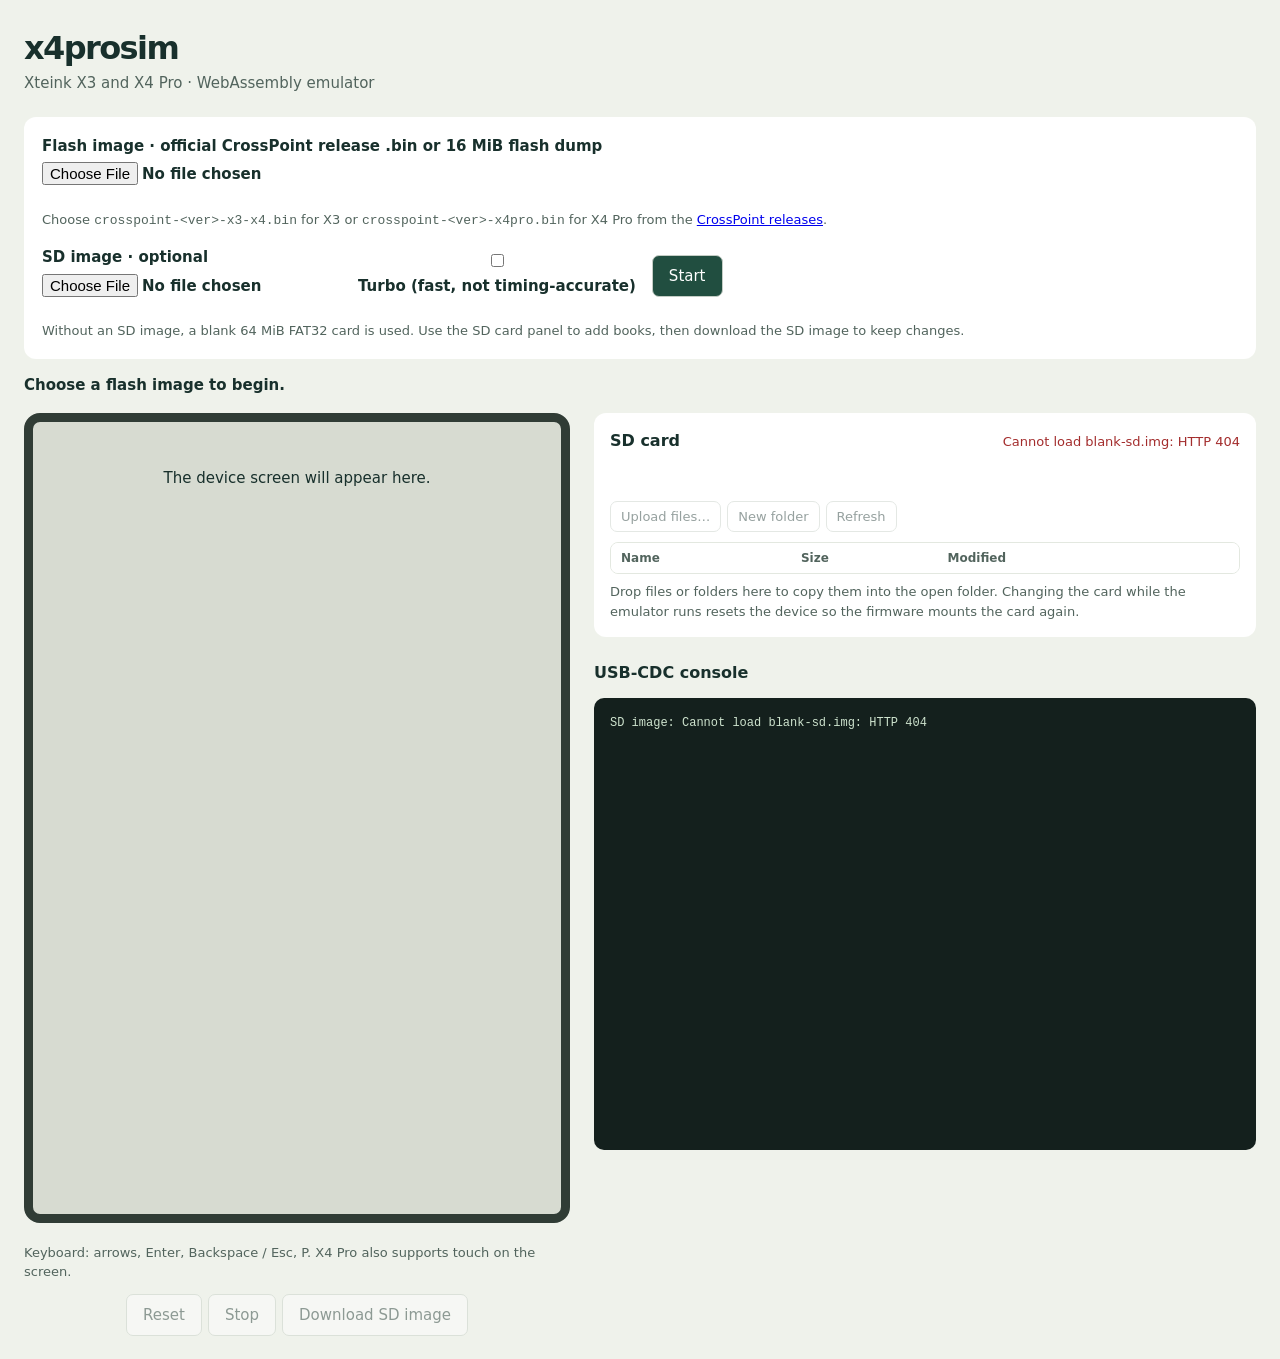
==== x4prosim/wasm/web/index.html @ 6d3284d7 "x4prosim: add an SD card explorer to the browser emulator page The page now owns the SD image from t" ====
<!doctype html>
<html lang="en">
<head>
  <meta charset="utf-8">
  <meta name="viewport" content="width=device-width, initial-scale=1">
  <title>x4prosim · Browser emulator</title>
  <link rel="stylesheet" href="style.css">
  <script src="coi-serviceworker.js"></script>
</head>
<body>
  <header><h1>x4prosim</h1><p>Xteink X3 and X4 Pro · WebAssembly emulator</p></header>
  <section class="loader" aria-label="Images">
    <label>Flash image · official CrossPoint release .bin or 16 MiB flash dump <input id="flash" type="file" accept=".bin"></label>
    <p class="hint">Choose <code>crosspoint-&lt;ver&gt;-x3-x4.bin</code> for X3 or
      <code>crosspoint-&lt;ver&gt;-x4pro.bin</code> for X4 Pro from the
      <a href="https://github.com/crosspoint-reader/crosspoint-reader/releases">CrossPoint releases</a>.</p>
    <label>SD image · optional <input id="sd" type="file" accept=".img"></label>
    <label><input id="turbo" type="checkbox"> Turbo (fast, not timing-accurate)</label>
    <button id="start">Start</button>
    <p class="hint">Without an SD image, a blank 64 MiB FAT32 card is used. Use the SD card panel to add
      books, then download the SD image to keep changes.</p>
  </section>
  <p id="status" role="status">Choose a flash image to begin.</p>
  <main>
    <section class="device" aria-label="Device display and buttons">
      <div id="screen"><p>The device screen will appear here.</p></div>
      <div id="keys" aria-label="Device keys"></div>
      <p class="hint">Keyboard: arrows, Enter, Backspace / Esc, P. X4 Pro also supports touch on the screen.</p>
      <div class="actions">
        <button id="reset" disabled>Reset</button>
        <button id="stop" disabled>Stop</button>
        <button id="download" disabled>Download SD image</button>
      </div>
    </section>
    <div class="side">
      <section class="sd" aria-label="SD card">
        <div class="sd-head"><h2>SD card</h2><span id="sd-info" role="status">Loading SD image…</span></div>
        <nav id="sd-path" aria-label="Folder path"></nav>
        <div class="sd-tools">
          <button id="sd-upload" disabled>Upload files…</button>
          <input id="sd-files" type="file" multiple hidden aria-label="Files to copy to the SD card">
          <button id="sd-mkdir" disabled>New folder</button>
          <button id="sd-refresh" disabled>Refresh</button>
        </div>
        <div class="sd-scroll">
          <table id="sd-table">
            <thead><tr><th>Name</th><th>Size</th><th class="date">Modified</th><th aria-label="Actions"></th></tr></thead>
            <tbody id="sd-rows"></tbody>
          </table>
        </div>
        <p id="sd-error" role="alert"></p>
        <p class="hint">Drop files or folders here to copy them into the open folder. Changing the card while
          the emulator runs resets the device so the firmware mounts the card again.</p>
      </section>
      <section class="console"><h2>USB-CDC console</h2><pre id="console" tabindex="0" aria-label="Firmware console"></pre></section>
    </div>
  </main>
  <script src="fat.js"></script>
  <script src="sd-ops.js"></script>
  <script src="app.js"></script>
</body>
</html>
---- x4prosim/wasm/web/style.css ----
:root { color-scheme: light; font: 15px/1.5 system-ui, sans-serif; color: #18302c; background: #eff2eb; }
body { max-width: 1340px; margin: 0 auto; padding: 24px; }
h1 { margin: 0; font-size: 32px; letter-spacing: -.05em; }
header p { margin: 0 0 22px; color: #52645d; }
.loader { display: flex; flex-wrap: wrap; gap: 16px; align-items: end; padding: 18px; background: #fff; border-radius: 12px; }
label { display: grid; gap: 5px; font-weight: 600; }
input { font: inherit; max-width: 300px; }
button { font: inherit; padding: 9px 16px; border: 1px solid #c4cdc5; border-radius: 7px; background: #fff; color: inherit; cursor: pointer; touch-action: none; }
button:hover { background: #e5ece2; }
button:active, button.held { background: #c4d8c0; }
button:disabled { cursor: default; opacity: .45; }
#start { background: #214e40; color: white; }
.hint { font-size: 13px; color: #52645d; margin: 8px 0 0; }
.loader .hint { flex-basis: 100%; }
#status { min-height: 24px; font-weight: 600; }
main { display: grid; grid-template-columns: minmax(0, 546px) minmax(300px, 1fr); gap: 24px; }
.device { min-width: 0; overflow-x: auto; }
.side { display: grid; gap: 24px; align-content: start; min-width: 0; }
#screen { width: min(528px, calc(100% - 18px)); aspect-ratio: 528 / 792; background: #d7dbd1; border: 9px solid #303c35; border-radius: 16px; overflow: hidden; box-sizing: content-box; }
#screen p { padding: 30px; text-align: center; }
#screen iframe { border: 0; display: block; transform-origin: top left; }
#keys, .actions { display: flex; flex-wrap: wrap; justify-content: center; gap: 6px; margin-top: 12px; }
h2 { font-size: 16px; margin-top: 0; }
#console { height: 420px; overflow: auto; white-space: pre-wrap; overflow-wrap: anywhere; background: #14201d; color: #cee3ce; font: 12px/1.5 ui-monospace, monospace; padding: 16px; border-radius: 10px; margin: 0; }
.sd { background: #fff; border-radius: 12px; padding: 16px; }
.sd.drop { outline: 2px dashed #214e40; outline-offset: -6px; background: #eef5ea; }
.sd-head { display: flex; justify-content: space-between; align-items: baseline; gap: 12px; flex-wrap: wrap; }
.sd-head h2 { margin: 0; }
#sd-info { font-size: 13px; color: #52645d; }
#sd-info.error, #sd-error { color: #a32d2d; }
#sd-error { font-size: 13px; margin: 8px 0 0; min-height: 0; }
#sd-error:empty { display: none; }
#sd-path { display: flex; flex-wrap: wrap; align-items: center; gap: 2px; margin: 10px 0; font-size: 14px; min-height: 28px; }
#sd-path button { padding: 3px 8px; border: 0; background: none; font-weight: 600; border-radius: 6px; }
#sd-path button:hover:enabled { background: #e5ece2; }
#sd-path button[aria-current] { color: inherit; cursor: default; }
#sd-path button:disabled { opacity: 1; color: #52645d; }
#sd-path span { color: #8a968f; }
.sd-tools { display: flex; flex-wrap: wrap; gap: 6px; }
.sd-tools button, #sd-table button:not(.dir) { padding: 5px 10px; font-size: 13px; }
.sd-scroll { max-height: 330px; overflow: auto; margin-top: 10px; border: 1px solid #e3e8e0; border-radius: 8px; }
#sd-table { width: 100%; border-collapse: collapse; font-size: 14px; }
#sd-table th, #sd-table td { text-align: left; padding: 6px 10px; border-top: 1px solid #e3e8e0; white-space: nowrap; vertical-align: middle; }
#sd-table th { border-top: 0; font-size: 12px; color: #52645d; position: sticky; top: 0; background: #fff; }
#sd-table td.name { white-space: normal; overflow-wrap: anywhere; width: 100%; }
#sd-table td.size, #sd-table td.date { color: #52645d; font-variant-numeric: tabular-nums; }
#sd-table .dir { font-weight: 600; background: none; border: 0; padding: 0; color: #214e40; text-decoration: underline; cursor: pointer; touch-action: auto; }
#sd-table .dir::before { content: '📁 '; text-decoration: none; display: inline-block; }
#sd-table .file::before { content: '📄 '; }
#sd-table td.ops button + button { margin-left: 4px; }
#sd-table tr.empty td { color: #8a968f; font-style: italic; white-space: normal; }
@media (max-width: 780px) { body { padding: 12px; } main { grid-template-columns: minmax(0, 1fr); } .device { width: 100%; max-width: 546px; margin: auto; } #console { height: 350px; } .date { display: none; } #sd-table td.ops button { padding: 5px 7px; } }
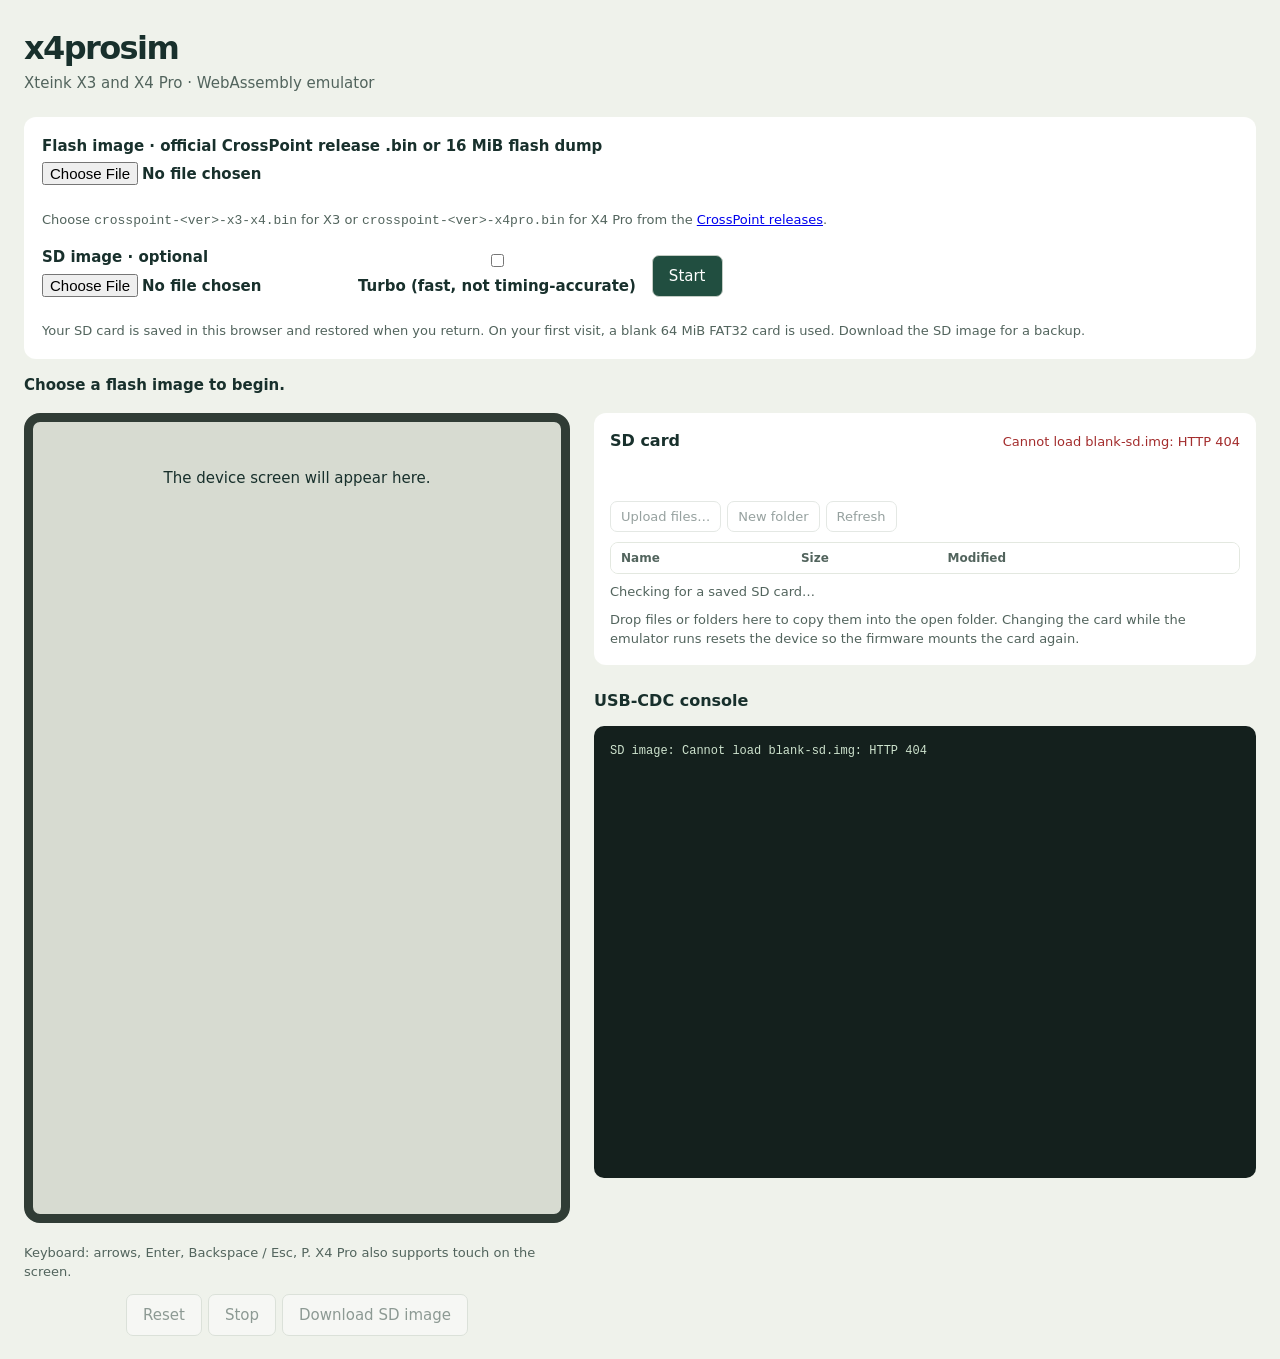
==== commit 26df67b0: "x4prosim: persist browser SD cards across page reloads" ====
--- a/x4prosim/wasm/web/index.html
+++ b/x4prosim/wasm/web/index.html
@@ -17,8 +17,8 @@
     <label>SD image · optional <input id="sd" type="file" accept=".img"></label>
     <label><input id="turbo" type="checkbox"> Turbo (fast, not timing-accurate)</label>
     <button id="start">Start</button>
-    <p class="hint">Without an SD image, a blank 64 MiB FAT32 card is used. Use the SD card panel to add
-      books, then download the SD image to keep changes.</p>
+    <p class="hint">Your SD card is saved in this browser and restored when you return. On your first visit,
+      a blank 64 MiB FAT32 card is used. Download the SD image for a backup.</p>
   </section>
   <p id="status" role="status">Choose a flash image to begin.</p>
   <main>
@@ -49,6 +49,7 @@
           </table>
         </div>
         <p id="sd-error" role="alert"></p>
+        <p id="sd-save" class="hint" role="status">Checking for a saved SD card…</p>
         <p class="hint">Drop files or folders here to copy them into the open folder. Changing the card while
           the emulator runs resets the device so the firmware mounts the card again.</p>
       </section>
@@ -57,6 +58,7 @@
   </main>
   <script src="fat.js"></script>
   <script src="sd-ops.js"></script>
+  <script src="sd-store.js"></script>
   <script src="app.js"></script>
 </body>
 </html>
--- a/x4prosim/wasm/web/style.css
+++ b/x4prosim/wasm/web/style.css
@@ -27,7 +27,7 @@
 .sd-head { display: flex; justify-content: space-between; align-items: baseline; gap: 12px; flex-wrap: wrap; }
 .sd-head h2 { margin: 0; }
 #sd-info { font-size: 13px; color: #52645d; }
-#sd-info.error, #sd-error { color: #a32d2d; }
+#sd-info.error, #sd-error, #sd-save.error { color: #a32d2d; }
 #sd-error { font-size: 13px; margin: 8px 0 0; min-height: 0; }
 #sd-error:empty { display: none; }
 #sd-path { display: flex; flex-wrap: wrap; align-items: center; gap: 2px; margin: 10px 0; font-size: 14px; min-height: 28px; }
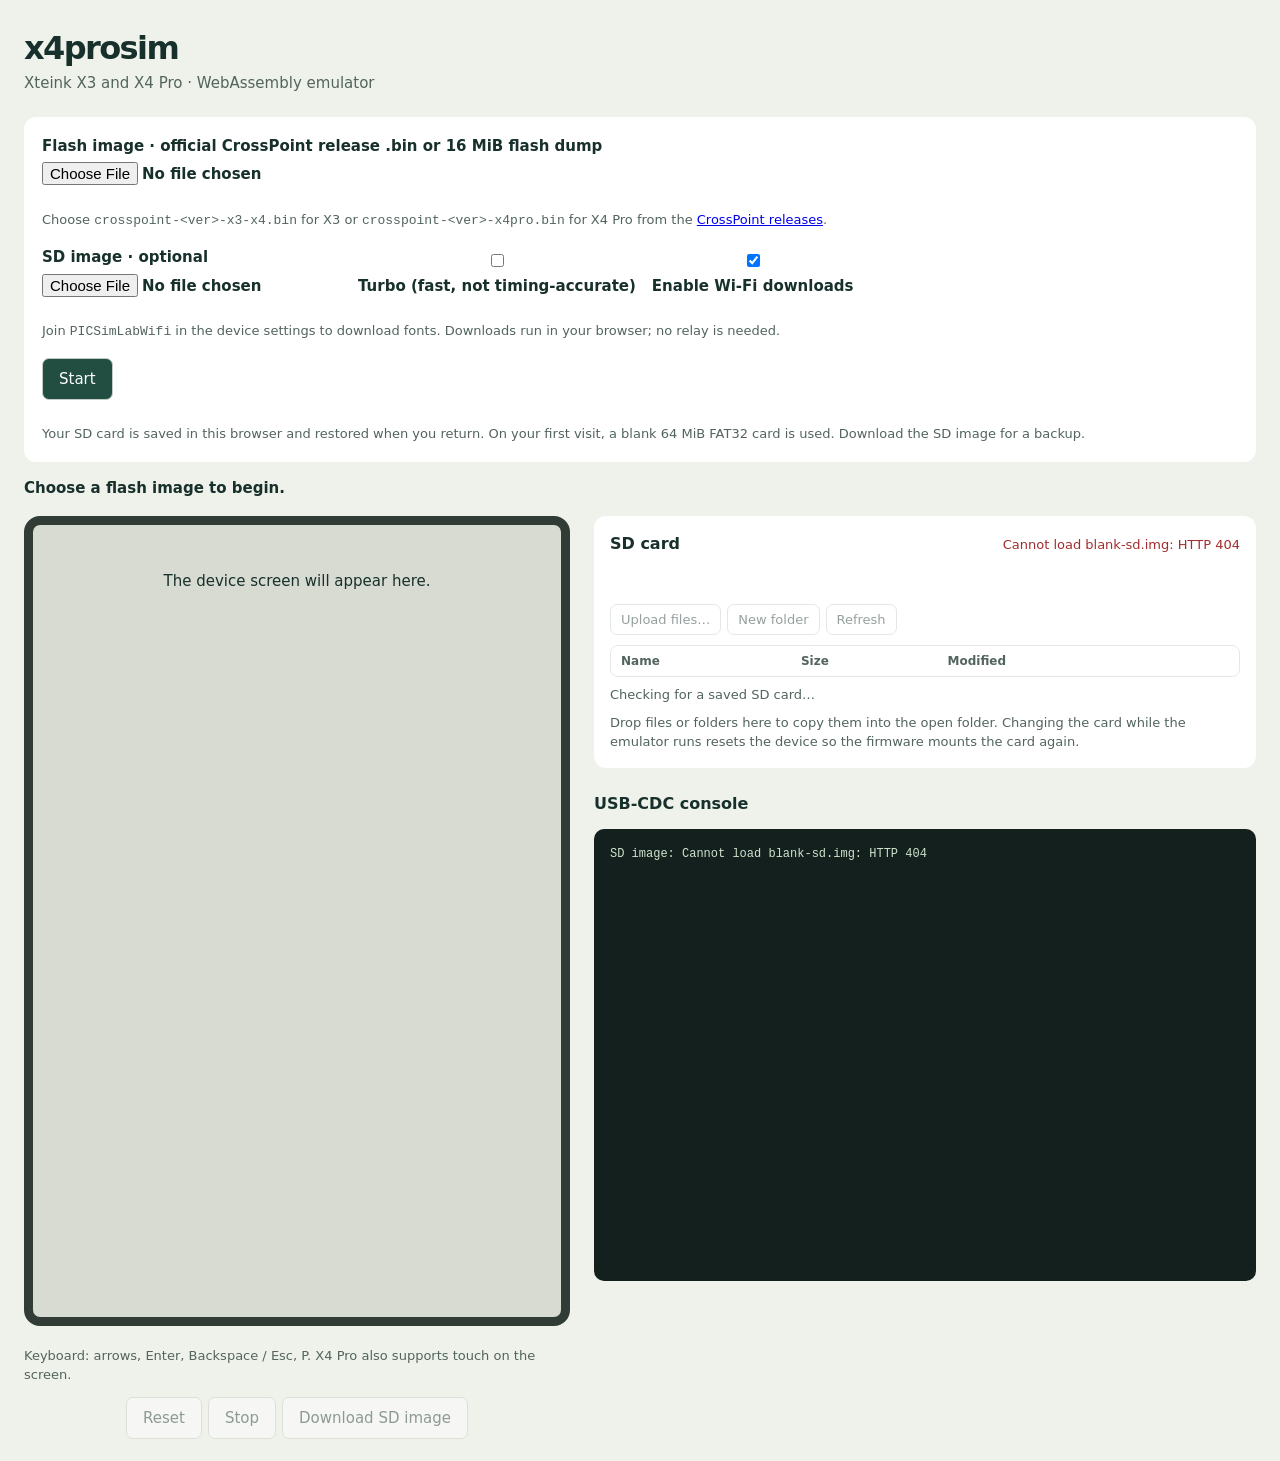
==== commit f5510249: "x4prosim: add relay-free Wi-Fi downloads to wasm emulator Connect the emulated Wi-Fi device to an in" ====
--- a/x4prosim/wasm/web/index.html
+++ b/x4prosim/wasm/web/index.html
@@ -16,6 +16,9 @@
       <a href="https://github.com/crosspoint-reader/crosspoint-reader/releases">CrossPoint releases</a>.</p>
     <label>SD image · optional <input id="sd" type="file" accept=".img"></label>
     <label><input id="turbo" type="checkbox"> Turbo (fast, not timing-accurate)</label>
+    <label class="check"><input id="wifi" type="checkbox" checked> Enable Wi-Fi downloads</label>
+    <p class="hint">Join <code>PICSimLabWifi</code> in the device settings to download fonts.
+      Downloads run in your browser; no relay is needed.</p>
     <button id="start">Start</button>
     <p class="hint">Your SD card is saved in this browser and restored when you return. On your first visit,
       a blank 64 MiB FAT32 card is used. Download the SD image for a backup.</p>
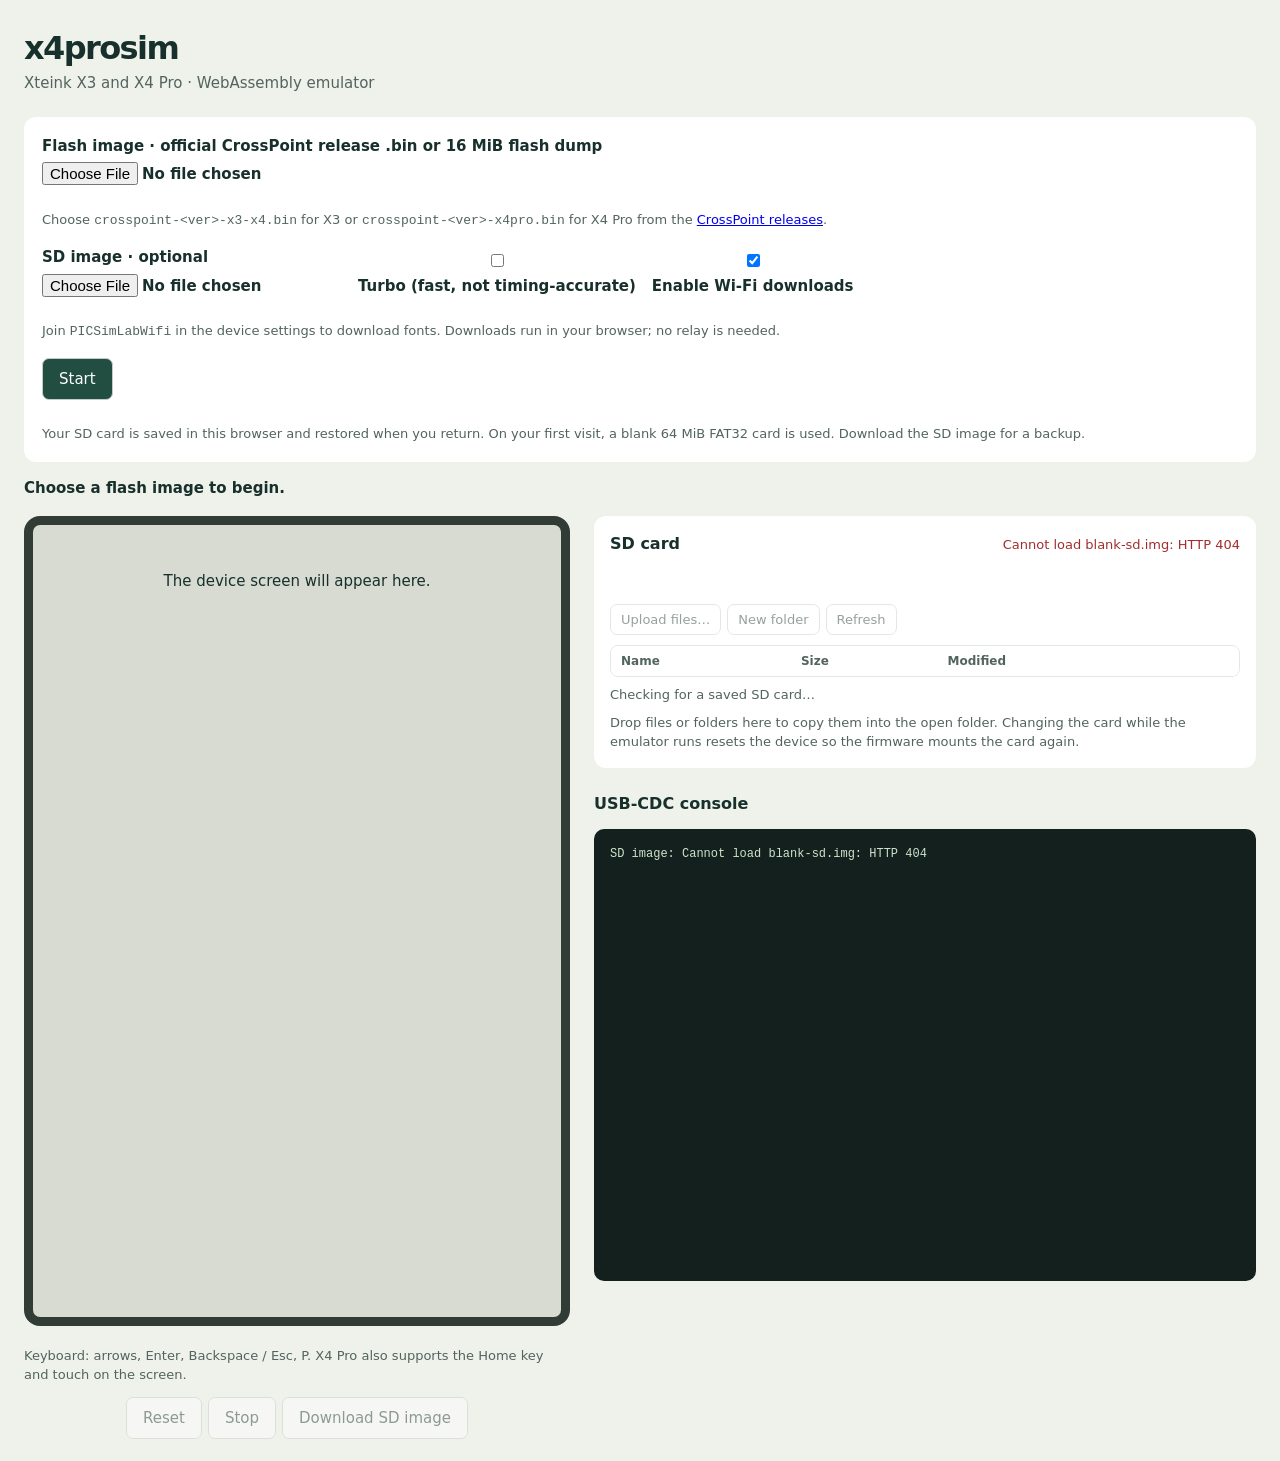
==== commit 5ea1b8ef: "x4prosim: add Home control to X4 Pro web emulator" ====
--- a/x4prosim/wasm/web/index.html
+++ b/x4prosim/wasm/web/index.html
@@ -28,7 +28,7 @@
     <section class="device" aria-label="Device display and buttons">
       <div id="screen"><p>The device screen will appear here.</p></div>
       <div id="keys" aria-label="Device keys"></div>
-      <p class="hint">Keyboard: arrows, Enter, Backspace / Esc, P. X4 Pro also supports touch on the screen.</p>
+      <p class="hint">Keyboard: arrows, Enter, Backspace / Esc, P. X4 Pro also supports the Home key and touch on the screen.</p>
       <div class="actions">
         <button id="reset" disabled>Reset</button>
         <button id="stop" disabled>Stop</button>
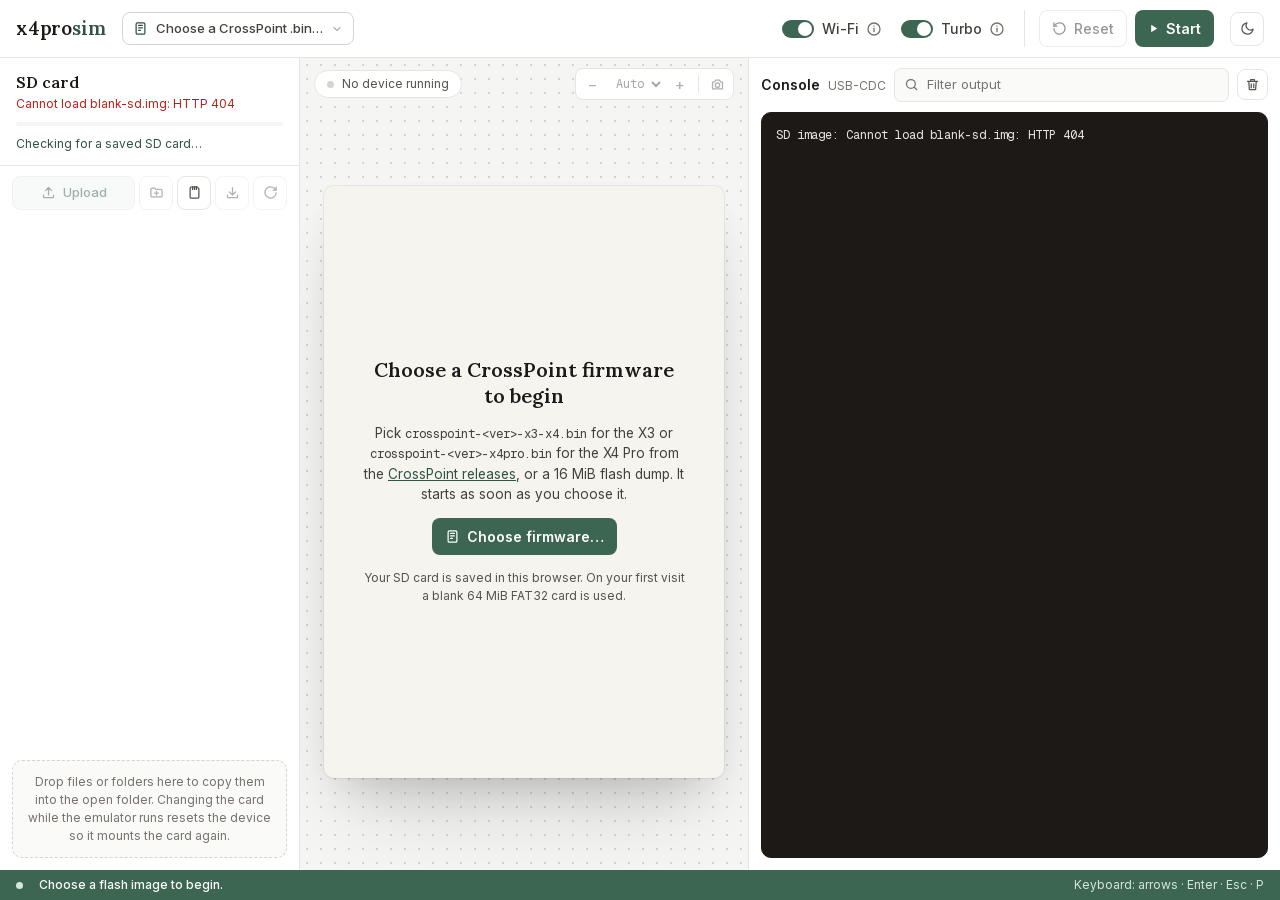
==== commit 1ab02210: "x4prosim: redesign the web emulator page as a workbench Rebuild the browser page around a three-colu" ====
--- a/x4prosim/wasm/web/index.html
+++ b/x4prosim/wasm/web/index.html
@@ -4,61 +4,174 @@
   <meta charset="utf-8">
   <meta name="viewport" content="width=device-width, initial-scale=1">
   <title>x4prosim · Browser emulator</title>
+  <script>
+    // Apply a saved theme before the first paint.
+    try { const theme = localStorage.getItem('x4prosim-theme'); if (theme) document.documentElement.dataset.theme = theme; } catch {}
+  </script>
   <link rel="stylesheet" href="style.css">
   <script src="coi-serviceworker.js"></script>
 </head>
 <body>
-  <header><h1>x4prosim</h1><p>Xteink X3 and X4 Pro · WebAssembly emulator</p></header>
-  <section class="loader" aria-label="Images">
-    <label>Flash image · official CrossPoint release .bin or 16 MiB flash dump <input id="flash" type="file" accept=".bin"></label>
-    <p class="hint">Choose <code>crosspoint-&lt;ver&gt;-x3-x4.bin</code> for X3 or
-      <code>crosspoint-&lt;ver&gt;-x4pro.bin</code> for X4 Pro from the
-      <a href="https://github.com/crosspoint-reader/crosspoint-reader/releases">CrossPoint releases</a>.</p>
-    <label>SD image · optional <input id="sd" type="file" accept=".img"></label>
-    <label><input id="turbo" type="checkbox"> Turbo (fast, not timing-accurate)</label>
-    <label class="check"><input id="wifi" type="checkbox" checked> Enable Wi-Fi downloads</label>
-    <p class="hint">Join <code>PICSimLabWifi</code> in the device settings to download fonts.
-      Downloads run in your browser; no relay is needed.</p>
-    <button id="start">Start</button>
-    <p class="hint">Your SD card is saved in this browser and restored when you return. On your first visit,
-      a blank 64 MiB FAT32 card is used. Download the SD image for a backup.</p>
-  </section>
-  <p id="status" role="status">Choose a flash image to begin.</p>
-  <main>
-    <section class="device" aria-label="Device display and buttons">
-      <div id="screen"><p>The device screen will appear here.</p></div>
+  <svg class="sprite" aria-hidden="true">
+    <symbol id="i-chip" viewBox="0 0 24 24"><rect x="5" y="3" width="14" height="18" rx="2"/><path d="M9 7h6M9 11h6M9 15h3"/></symbol>
+    <symbol id="i-chevron" viewBox="0 0 24 24"><path d="M6 9l6 6 6-6"/></symbol>
+    <symbol id="i-moon" viewBox="0 0 24 24"><path d="M21 12.8A9 9 0 1 1 11.2 3a7 7 0 0 0 9.8 9.8z"/></symbol>
+    <symbol id="i-sun" viewBox="0 0 24 24"><circle cx="12" cy="12" r="4"/><path d="M12 2v2M12 20v2M4.9 4.9l1.4 1.4M17.7 17.7l1.4 1.4M2 12h2M20 12h2M4.9 19.1l1.4-1.4M17.7 6.3l1.4-1.4"/></symbol>
+    <symbol id="i-reset" viewBox="0 0 24 24"><path d="M3 12a9 9 0 1 0 3-6.7L3 8"/><path d="M3 3v5h5"/></symbol>
+    <symbol id="i-play" viewBox="0 0 24 24"><path d="M7 4l13 8-13 8z" fill="currentColor"/></symbol>
+    <symbol id="i-stop" viewBox="0 0 24 24"><rect x="5" y="5" width="14" height="14" rx="2" fill="currentColor"/></symbol>
+    <symbol id="i-check" viewBox="0 0 24 24"><path d="M5 12l5 5 9-10"/></symbol>
+    <symbol id="i-upload" viewBox="0 0 24 24"><path d="M12 16V4M7 9l5-5 5 5"/><path d="M4 16v3a1 1 0 0 0 1 1h14a1 1 0 0 0 1-1v-3"/></symbol>
+    <symbol id="i-download" viewBox="0 0 24 24"><path d="M12 4v12M7 11l5 5 5-5"/><path d="M4 16v3a1 1 0 0 0 1 1h14a1 1 0 0 0 1-1v-3"/></symbol>
+    <symbol id="i-folder" viewBox="0 0 24 24"><path d="M3 7a2 2 0 0 1 2-2h4l2 2h8a2 2 0 0 1 2 2v8a2 2 0 0 1-2 2H5a2 2 0 0 1-2-2z"/></symbol>
+    <symbol id="i-folder-plus" viewBox="0 0 24 24"><path d="M3 7a2 2 0 0 1 2-2h4l2 2h8a2 2 0 0 1 2 2v8a2 2 0 0 1-2 2H5a2 2 0 0 1-2-2z"/><path d="M12 10v6M9 13h6"/></symbol>
+    <symbol id="i-file" viewBox="0 0 24 24"><path d="M14 3H7a2 2 0 0 0-2 2v14a2 2 0 0 0 2 2h10a2 2 0 0 0 2-2V8z"/><path d="M14 3v5h5"/></symbol>
+    <symbol id="i-card" viewBox="0 0 24 24"><path d="M8 3h8l3 3v13a2 2 0 0 1-2 2H7a2 2 0 0 1-2-2V6a3 3 0 0 1 3-3z"/><path d="M9 3v4M12 3v4M15 3v4"/></symbol>
+    <symbol id="i-refresh" viewBox="0 0 24 24"><path d="M21 12a9 9 0 1 1-3-6.7L21 8"/><path d="M21 3v5h-5"/></symbol>
+    <symbol id="i-pencil" viewBox="0 0 24 24"><path d="M4 20h4L19 9l-4-4L4 16z"/><path d="M13.5 6.5l4 4"/></symbol>
+    <symbol id="i-trash" viewBox="0 0 24 24"><path d="M4 7h16M10 11v6M14 11v6M6 7l1 13h10l1-13M9 7V4h6v3"/></symbol>
+    <symbol id="i-camera" viewBox="0 0 24 24"><path d="M4 8h3l2-3h6l2 3h3v11H4z"/><circle cx="12" cy="13" r="3.5"/></symbol>
+    <symbol id="i-info" viewBox="0 0 24 24"><circle cx="12" cy="12" r="9"/><path d="M12 11v5"/><path d="M12 7.5v.01"/></symbol>
+    <symbol id="i-search" viewBox="0 0 24 24"><circle cx="11" cy="11" r="7"/><path d="M20 20l-3.5-3.5"/></symbol>
+  </svg>
+
+  <div class="app" data-tab="sd">
+    <header class="topbar">
+      <div class="brandbar">
+        <h1 class="brand">x4pro<span>sim</span></h1>
+        <button id="theme" class="icon-button" type="button" aria-label="Switch to dark mode">
+          <svg class="icon"><use href="#i-moon"/></svg>
+        </button>
+      </div>
+      <div class="controls" aria-label="Emulator">
+        <label class="file-chip" title="Official CrossPoint release .bin or a 16 MiB flash dump">
+          <input id="flash" class="visually-hidden" type="file" accept=".bin">
+          <svg class="icon brand-icon"><use href="#i-chip"/></svg>
+          <span class="file-chip-text"><span class="file-chip-label">Firmware</span><span id="flash-name" class="empty">Choose a CrossPoint .bin…</span></span>
+          <svg class="icon chevron"><use href="#i-chevron"/></svg>
+        </label>
+        <span class="spacer"></span>
+        <div class="switches">
+          <div class="option">
+            <label class="switch"><input id="wifi" type="checkbox" role="switch" checked> Wi-Fi</label>
+            <button class="info" type="button" aria-label="About Wi-Fi" aria-describedby="wifi-help" aria-expanded="false">
+              <svg class="icon"><use href="#i-info"/></svg>
+            </button>
+            <div id="wifi-help" class="tip" role="tooltip">
+              <strong>Wi-Fi downloads</strong>
+              <p>Gives the emulated reader an open Wi-Fi network, <b>PICSimLabWifi</b>, so the firmware's
+                font downloader works. On the device open Settings › Reader › Manage Fonts and join it.</p>
+              <p>The fonts come from a catalog bundled with this page and are served by your browser:
+                nothing goes through a relay server. Installed fonts are saved on the SD card.</p>
+              <p class="fine">Applies when the emulator starts. <code>?wifi=off</code> opens the page with it off.</p>
+            </div>
+          </div>
+          <div class="option">
+            <label class="switch"><input id="turbo" type="checkbox" role="switch"> Turbo</label>
+            <button class="info" type="button" aria-label="About Turbo" aria-describedby="turbo-help" aria-expanded="false">
+              <svg class="icon"><use href="#i-info"/></svg>
+            </button>
+            <div id="turbo-help" class="tip" role="tooltip">
+              <strong>Turbo (fast, not timing-accurate)</strong>
+              <p>Runs the device as fast as your computer allows: idle waits are skipped and SD card,
+                screen refresh and SPI transfer delays are cut to a minimum. Booting and page turns take
+                a fraction of the time.</p>
+              <p>Timing no longer matches real hardware, so log timestamps and refresh times are not
+                realistic. Turn it off to see how fast the firmware runs on an actual device.</p>
+              <p class="fine">Applies when the emulator starts. <code>?turbo=0</code> opens the page with it off.</p>
+            </div>
+          </div>
+        </div>
+        <span class="divider" aria-hidden="true"></span>
+        <div class="run">
+          <button id="reset" type="button" disabled><svg class="icon"><use href="#i-reset"/></svg>Reset</button>
+          <button id="start" class="primary" type="button"><svg class="icon small"><use href="#i-play"/></svg>Start</button>
+          <button id="stop" class="invert" type="button" disabled><svg class="icon small"><use href="#i-stop"/></svg>Stop</button>
+        </div>
+      </div>
+    </header>
+
+    <aside class="sd" aria-label="SD card">
+      <div class="sd-head">
+        <div class="sd-title"><h2>SD card</h2><span id="sd-info" role="status">Loading SD image…</span></div>
+        <div class="meter" aria-hidden="true"><span id="sd-meter"></span></div>
+        <p id="sd-save" role="status">Checking for a saved SD card…</p>
+      </div>
+      <div class="sd-tools">
+        <button id="sd-upload" class="tint" type="button" disabled><svg class="icon"><use href="#i-upload"/></svg>Upload</button>
+        <input id="sd-files" type="file" multiple hidden aria-label="Files to copy to the SD card">
+        <button id="sd-mkdir" class="icon-button" type="button" disabled aria-label="New folder" title="New folder"><svg class="icon"><use href="#i-folder-plus"/></svg></button>
+        <label class="icon-button" title="Replace with an SD image file (.img)">
+          <input id="sd" class="visually-hidden" type="file" accept=".img" aria-label="Replace with an SD image file">
+          <svg class="icon"><use href="#i-card"/></svg>
+        </label>
+        <button id="download" class="icon-button" type="button" disabled aria-label="Download SD image" title="Download SD image"><svg class="icon"><use href="#i-download"/></svg></button>
+        <button id="sd-refresh" class="icon-button" type="button" disabled aria-label="Refresh" title="Refresh"><svg class="icon"><use href="#i-refresh"/></svg></button>
+      </div>
+      <nav id="sd-path" aria-label="Folder path"></nav>
+      <div class="sd-scroll">
+        <table id="sd-table" aria-label="Files in the open folder">
+          <colgroup><col><col class="col-size"><col class="col-ops"></colgroup>
+          <tbody id="sd-rows"></tbody>
+        </table>
+      </div>
+      <p id="sd-error" role="alert"></p>
+      <p class="drop-hint">Drop files or folders here to copy them into the open folder. Changing the card while the emulator runs resets the device so it mounts the card again.</p>
+    </aside>
+
+    <main class="stage" aria-label="Device">
+      <div class="stage-bar">
+        <span id="machine" class="pill">No device running</span>
+        <div class="zoom" role="group" aria-label="Screen size">
+          <button id="zoom-out" type="button" aria-label="Smaller screen" disabled>−</button>
+          <select id="zoom-level" aria-label="Screen size" disabled>
+            <option value="auto">Auto</option>
+          </select>
+          <button id="zoom-in" type="button" aria-label="Larger screen" disabled>+</button>
+          <span class="divider" aria-hidden="true"></span>
+          <button id="screenshot" type="button" aria-label="Save screenshot" title="Save screenshot" disabled><svg class="icon"><use href="#i-camera"/></svg></button>
+        </div>
+      </div>
+      <div class="device">
+        <div class="bezel">
+          <div id="screen">
+            <div class="intro">
+              <h2>Choose a CrossPoint firmware to begin</h2>
+              <p>Pick <code>crosspoint-&lt;ver&gt;-x3-x4.bin</code> for the X3 or <code>crosspoint-&lt;ver&gt;-x4pro.bin</code>
+                for the X4 Pro from the <a href="https://github.com/crosspoint-reader/crosspoint-reader/releases">CrossPoint releases</a>,
+                or a 16 MiB flash dump. It starts as soon as you choose it.</p>
+              <label class="button" for="flash"><svg class="icon"><use href="#i-chip"/></svg>Choose firmware…</label>
+              <p class="fine">Your SD card is saved in this browser. On your first visit a blank 64 MiB FAT32 card is used.</p>
+            </div>
+          </div>
+        </div>
+      </div>
       <div id="keys" aria-label="Device keys"></div>
-      <p class="hint">Keyboard: arrows, Enter, Backspace / Esc, P. X4 Pro also supports the Home key and touch on the screen.</p>
-      <div class="actions">
-        <button id="reset" disabled>Reset</button>
-        <button id="stop" disabled>Stop</button>
-        <button id="download" disabled>Download SD image</button>
+    </main>
+
+    <section class="output" aria-label="Firmware console">
+      <div class="output-head">
+        <h2>Console <span>USB-CDC</span></h2>
+        <label class="filter">
+          <svg class="icon"><use href="#i-search"/></svg>
+          <input id="console-filter" type="search" placeholder="Filter output" aria-label="Filter console output">
+        </label>
+        <button id="console-clear" class="icon-button" type="button" aria-label="Clear console" title="Clear console"><svg class="icon"><use href="#i-trash"/></svg></button>
       </div>
+      <pre id="console" tabindex="0" aria-label="Firmware console"></pre>
     </section>
-    <div class="side">
-      <section class="sd" aria-label="SD card">
-        <div class="sd-head"><h2>SD card</h2><span id="sd-info" role="status">Loading SD image…</span></div>
-        <nav id="sd-path" aria-label="Folder path"></nav>
-        <div class="sd-tools">
-          <button id="sd-upload" disabled>Upload files…</button>
-          <input id="sd-files" type="file" multiple hidden aria-label="Files to copy to the SD card">
-          <button id="sd-mkdir" disabled>New folder</button>
-          <button id="sd-refresh" disabled>Refresh</button>
-        </div>
-        <div class="sd-scroll">
-          <table id="sd-table">
-            <thead><tr><th>Name</th><th>Size</th><th class="date">Modified</th><th aria-label="Actions"></th></tr></thead>
-            <tbody id="sd-rows"></tbody>
-          </table>
-        </div>
-        <p id="sd-error" role="alert"></p>
-        <p id="sd-save" class="hint" role="status">Checking for a saved SD card…</p>
-        <p class="hint">Drop files or folders here to copy them into the open folder. Changing the card while
-          the emulator runs resets the device so the firmware mounts the card again.</p>
-      </section>
-      <section class="console"><h2>USB-CDC console</h2><pre id="console" tabindex="0" aria-label="Firmware console"></pre></section>
+
+    <div class="tabs" role="tablist" aria-label="Panels">
+      <button id="tab-sd" role="tab" type="button" aria-selected="true" data-tab="sd">SD card</button>
+      <button id="tab-console" role="tab" type="button" aria-selected="false" data-tab="console">Console</button>
     </div>
-  </main>
+
+    <footer class="statusbar">
+      <span class="dot" aria-hidden="true"></span>
+      <p id="status" role="status">Choose a flash image to begin.</p>
+      <span id="key-hint" class="key-hint">Keyboard: arrows · Enter · Esc · P</span>
+    </footer>
+  </div>
   <script src="fat.js"></script>
   <script src="sd-ops.js"></script>
   <script src="sd-store.js"></script>
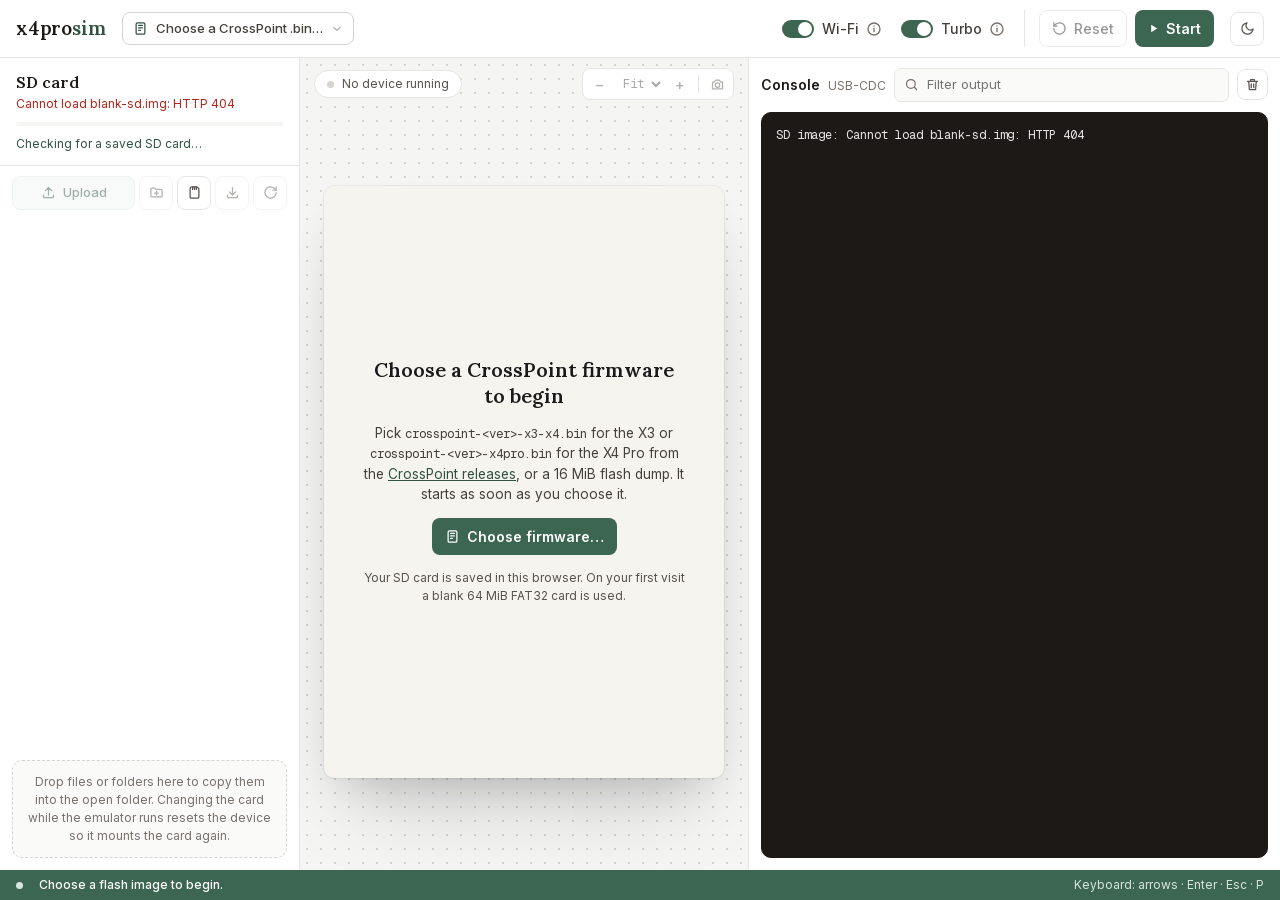
==== commit 73a23d08: "x4prosim: show Fit as the idle screen-size placeholder The zoom select's placeholder still read Auto" ====
--- a/x4prosim/wasm/web/index.html
+++ b/x4prosim/wasm/web/index.html
@@ -125,7 +125,7 @@
         <div class="zoom" role="group" aria-label="Screen size">
           <button id="zoom-out" type="button" aria-label="Smaller screen" disabled>−</button>
           <select id="zoom-level" aria-label="Screen size" disabled>
-            <option value="auto">Auto</option>
+            <option value="fit">Fit</option>
           </select>
           <button id="zoom-in" type="button" aria-label="Larger screen" disabled>+</button>
           <span class="divider" aria-hidden="true"></span>
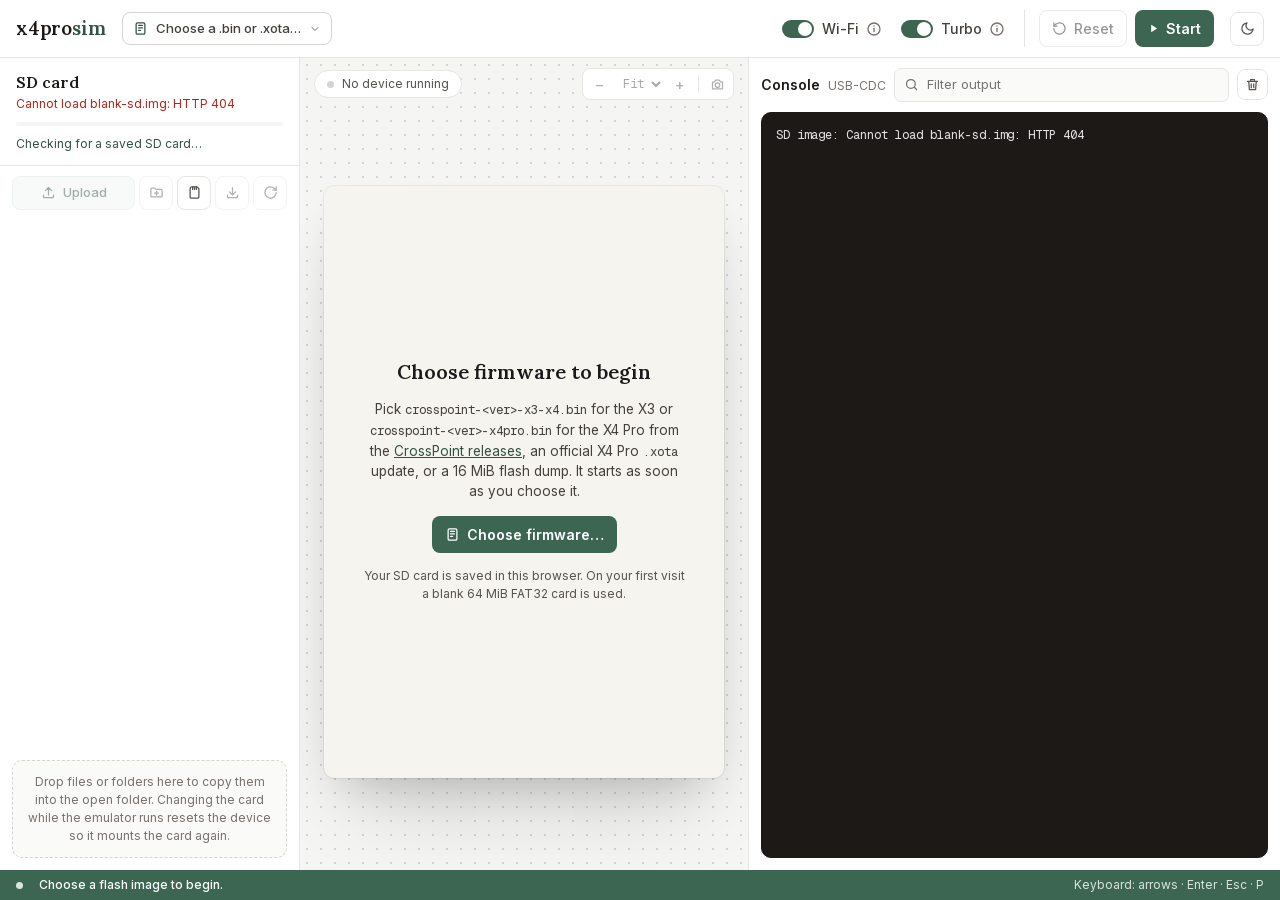
==== commit 84ea83c2: "Support X4 Pro XOTA firmware uploads in the browser" ====
--- a/x4prosim/wasm/web/index.html
+++ b/x4prosim/wasm/web/index.html
@@ -44,10 +44,10 @@
         </button>
       </div>
       <div class="controls" aria-label="Emulator">
-        <label class="file-chip" title="Official CrossPoint release .bin or a 16 MiB flash dump">
-          <input id="flash" class="visually-hidden" type="file" accept=".bin">
+        <label class="file-chip" title="Firmware .bin, X4 Pro .xota update, or a 16 MiB flash dump">
+          <input id="flash" class="visually-hidden" type="file" accept=".bin,.xota">
           <svg class="icon brand-icon"><use href="#i-chip"/></svg>
-          <span class="file-chip-text"><span class="file-chip-label">Firmware</span><span id="flash-name" class="empty">Choose a CrossPoint .bin…</span></span>
+          <span class="file-chip-text"><span class="file-chip-label">Firmware</span><span id="flash-name" class="empty">Choose a .bin or .xota…</span></span>
           <svg class="icon chevron"><use href="#i-chevron"/></svg>
         </label>
         <span class="spacer"></span>
@@ -136,10 +136,11 @@
         <div class="bezel">
           <div id="screen">
             <div class="intro">
-              <h2>Choose a CrossPoint firmware to begin</h2>
+              <h2>Choose firmware to begin</h2>
               <p>Pick <code>crosspoint-&lt;ver&gt;-x3-x4.bin</code> for the X3 or <code>crosspoint-&lt;ver&gt;-x4pro.bin</code>
                 for the X4 Pro from the <a href="https://github.com/crosspoint-reader/crosspoint-reader/releases">CrossPoint releases</a>,
-                or a 16 MiB flash dump. It starts as soon as you choose it.</p>
+                an official X4 Pro <code>.xota</code> update, or a 16 MiB flash dump.
+                It starts as soon as you choose it.</p>
               <label class="button" for="flash"><svg class="icon"><use href="#i-chip"/></svg>Choose firmware…</label>
               <p class="fine">Your SD card is saved in this browser. On your first visit a blank 64 MiB FAT32 card is used.</p>
             </div>
@@ -175,6 +176,7 @@
   <script src="fat.js"></script>
   <script src="sd-ops.js"></script>
   <script src="sd-store.js"></script>
+  <script src="xota.js"></script>
   <script src="app.js"></script>
 </body>
 </html>
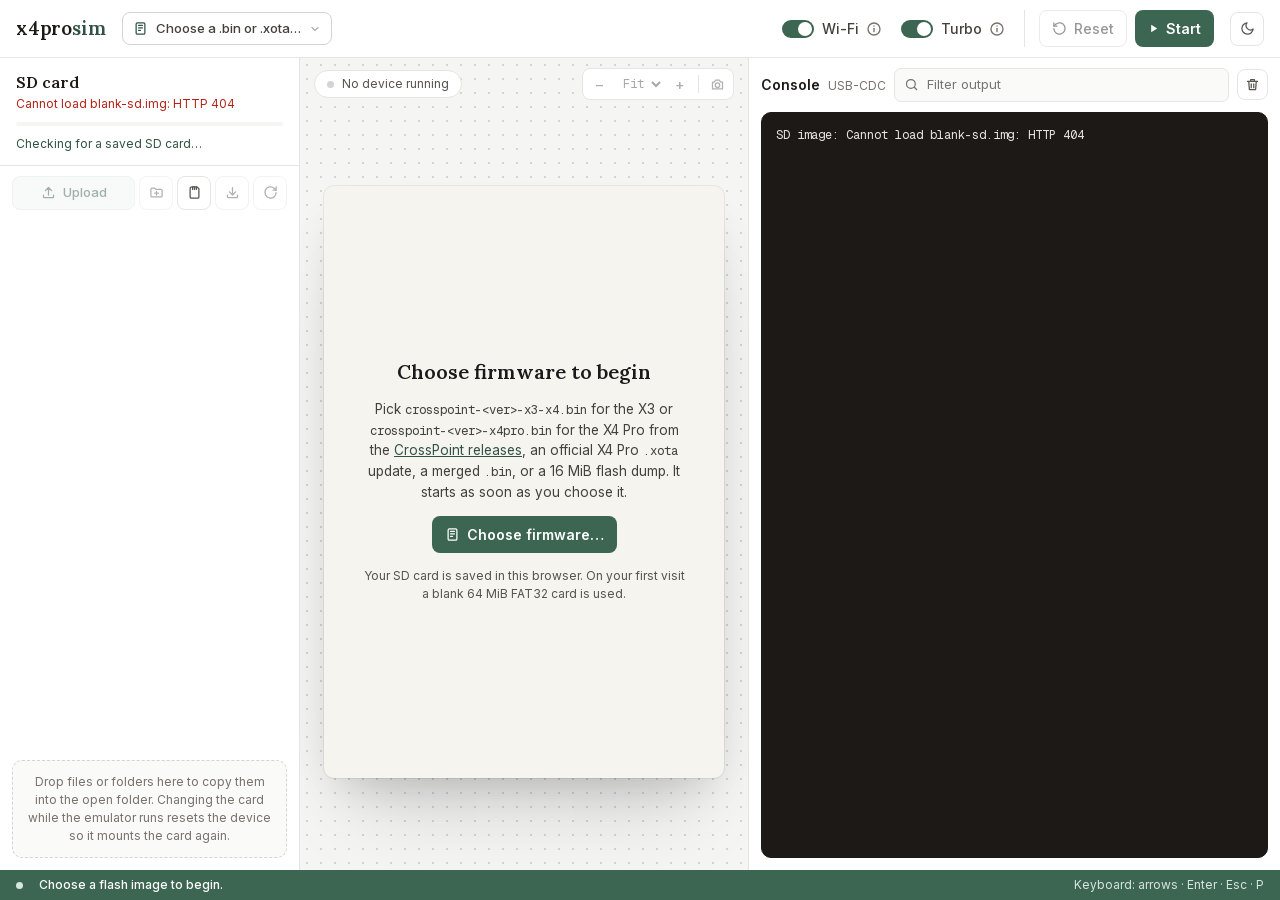
==== commit 55f69178: "Fix Licorice boot with merged flash detection and SPI DMA phase checks" ====
--- a/x4prosim/wasm/web/index.html
+++ b/x4prosim/wasm/web/index.html
@@ -44,7 +44,7 @@
         </button>
       </div>
       <div class="controls" aria-label="Emulator">
-        <label class="file-chip" title="Firmware .bin, X4 Pro .xota update, or a 16 MiB flash dump">
+        <label class="file-chip" title="Firmware .bin (app or merged), X4 Pro .xota update, or a 16 MiB flash dump">
           <input id="flash" class="visually-hidden" type="file" accept=".bin,.xota">
           <svg class="icon brand-icon"><use href="#i-chip"/></svg>
           <span class="file-chip-text"><span class="file-chip-label">Firmware</span><span id="flash-name" class="empty">Choose a .bin or .xota…</span></span>
@@ -139,7 +139,7 @@
               <h2>Choose firmware to begin</h2>
               <p>Pick <code>crosspoint-&lt;ver&gt;-x3-x4.bin</code> for the X3 or <code>crosspoint-&lt;ver&gt;-x4pro.bin</code>
                 for the X4 Pro from the <a href="https://github.com/crosspoint-reader/crosspoint-reader/releases">CrossPoint releases</a>,
-                an official X4 Pro <code>.xota</code> update, or a 16 MiB flash dump.
+                an official X4 Pro <code>.xota</code> update, a merged <code>.bin</code>, or a 16 MiB flash dump.
                 It starts as soon as you choose it.</p>
               <label class="button" for="flash"><svg class="icon"><use href="#i-chip"/></svg>Choose firmware…</label>
               <p class="fine">Your SD card is saved in this browser. On your first visit a blank 64 MiB FAT32 card is used.</p>
@@ -177,6 +177,7 @@
   <script src="sd-ops.js"></script>
   <script src="sd-store.js"></script>
   <script src="xota.js"></script>
+  <script src="flash-image.js"></script>
   <script src="app.js"></script>
 </body>
 </html>
